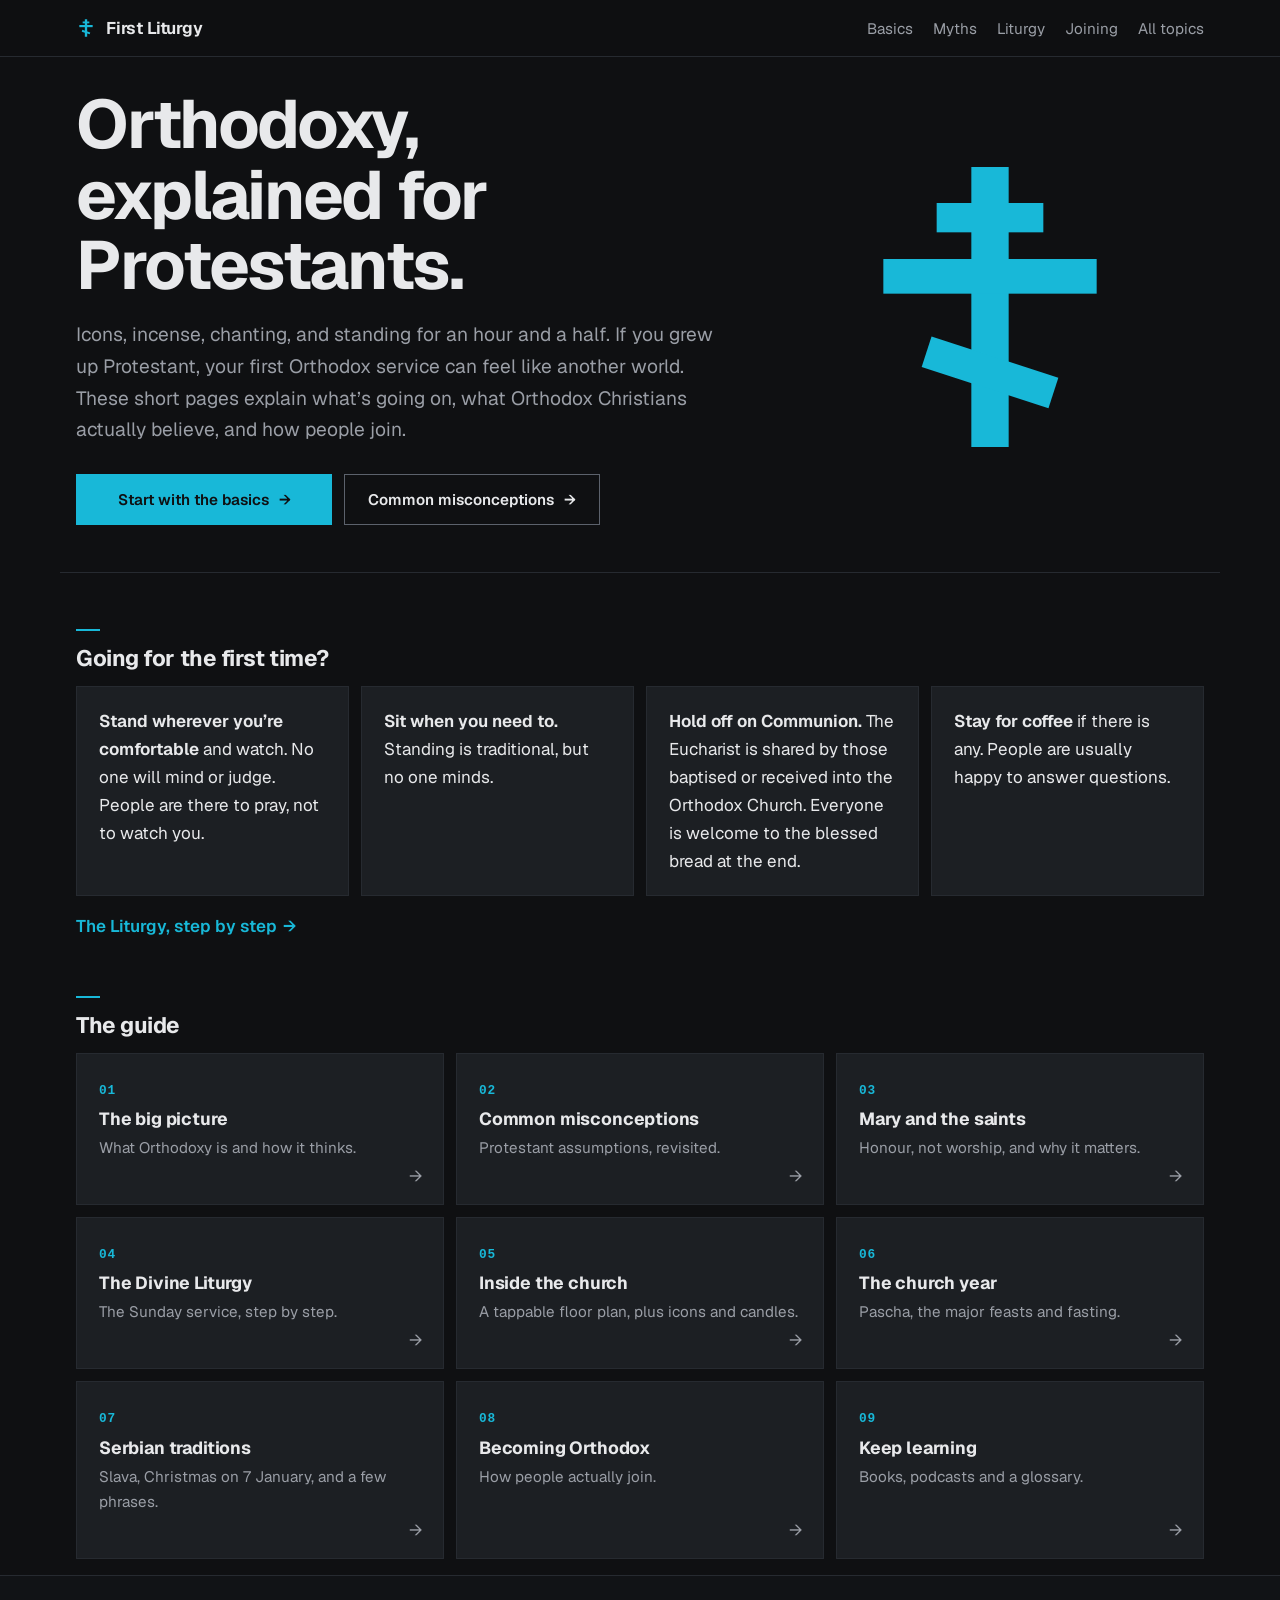
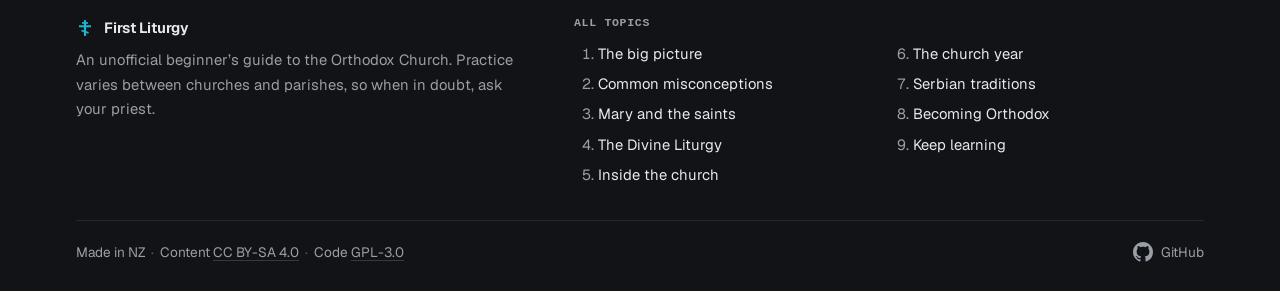
==== public/index.html @ d1ca9441 "Use self-hosted Geist Sans for the site's sans font The system font stack looked different on every " ====
<!doctype html>
<html lang="en-NZ">
<head>
<meta charset="utf-8">
<meta name="viewport" content="width=device-width, initial-scale=1">
<title>First Liturgy</title>
<meta name="description" content="Orthodoxy, explained for Protestants. Short, plain-English pages on what Orthodox Christians believe, what happens at the Liturgy, and how people join.">
<meta name="color-scheme" content="dark">
<meta name="theme-color" content="#0f1012">
<meta property="og:title" content="First Liturgy">
<meta property="og:description" content="Orthodoxy, explained for Protestants. Short, plain-English pages on what Orthodox Christians believe, what happens at the Liturgy, and how people join.">
<meta property="og:type" content="website">
<link rel="icon" href="assets/img/favicon.svg" type="image/svg+xml">
<link rel="preload" href="assets/fonts/Geist-Variable.woff2" as="font" type="font/woff2" crossorigin>
<link rel="stylesheet" href="assets/css/site.css">
<script src="assets/js/site.js" defer></script>
</head>
<body>
<a class="skip" href="#main">Skip to content</a>
<header class="site-header">
  <div class="wrap-wide header-inner">
    <a class="brand" href="index.html"><svg class="brand-mark" viewBox="0 0 24 24" aria-hidden="true" focusable="false"><rect x="10.6" y="1.5" width="2.8" height="21"/><rect x="8" y="4.2" width="8" height="2.2"/><rect x="4" y="8.4" width="16" height="2.6"/><rect x="7" y="15.7" width="10" height="2.4" transform="rotate(18 12 16.9)"/></svg>First Liturgy</a>
    <nav aria-label="Main">
      <ul>
        <li><a href="basics.html">Basics</a></li>
        <li><a href="myths.html">Myths</a></li>
        <li><a href="liturgy.html">Liturgy</a></li>
        <li><a href="becoming.html">Joining</a></li>
        <li><a href="#topics">All topics</a></li>
      </ul>
    </nav>
  </div>
</header>
<main id="main" class="wrap-wide">
<section class="hero">
  <div>
    <h1>Orthodoxy, explained for Protestants.</h1>
    <p class="lede">Icons, incense, chanting, and standing for an hour and a half. If you grew up Protestant, your first Orthodox service can feel like another world. These short pages explain what’s going on, what Orthodox Christians actually believe, and how people join.</p>
    <div class="actions">
      <a class="btn btn-primary" href="basics.html">Start with the basics <span class="arrow" aria-hidden="true">→</span></a>
      <a class="btn" href="myths.html">Common misconceptions <span class="arrow" aria-hidden="true">→</span></a>
    </div>
  </div>
  <svg class="hero-cross" viewBox="0 0 24 24" aria-hidden="true" focusable="false"><rect x="10.6" y="1.5" width="2.8" height="21"/><rect x="8" y="4.2" width="8" height="2.2"/><rect x="4" y="8.4" width="16" height="2.6"/><rect x="7" y="15.7" width="10" height="2.4" transform="rotate(18 12 16.9)"/></svg>
</section>

<h2>Going for the first time?</h2>
<ul class="grid grid-4 stagger">
  <li class="card"><p><strong>Stand wherever you’re comfortable</strong> and watch. No one will mind or judge. People are there to pray, not to watch you.</p></li>
  <li class="card"><p><strong>Sit when you need to.</strong> Standing is traditional, but no one minds.</p></li>
  <li class="card"><p><strong>Hold off on Communion.</strong> The Eucharist is shared by those baptised or received into the Orthodox Church. Everyone is welcome to the blessed bread at the end.</p></li>
  <li class="card"><p><strong>Stay for coffee</strong> if there is any. People are usually happy to answer questions.</p></li>
</ul>
<p><a class="text-link" href="liturgy.html">The Liturgy, step by step <span class="arrow" aria-hidden="true">→</span></a></p>

<h2>The guide</h2>
<ol class="grid grid-3 stagger">
  <li><a class="card" href="basics.html"><span class="num">01</span><h3>The big picture</h3><p>What Orthodoxy is and how it thinks.</p></a></li>
  <li><a class="card" href="myths.html"><span class="num">02</span><h3>Common misconceptions</h3><p>Protestant assumptions, revisited.</p></a></li>
  <li><a class="card" href="mary.html"><span class="num">03</span><h3>Mary and the saints</h3><p>Honour, not worship, and why it matters.</p></a></li>
  <li><a class="card" href="liturgy.html"><span class="num">04</span><h3>The Divine Liturgy</h3><p>The Sunday service, step by step.</p></a></li>
  <li><a class="card" href="church.html"><span class="num">05</span><h3>Inside the church</h3><p>A tappable floor plan, plus icons and candles.</p></a></li>
  <li><a class="card" href="year.html"><span class="num">06</span><h3>The church year</h3><p>Pascha, the major feasts and fasting.</p></a></li>
  <li><a class="card" href="serbian.html"><span class="num">07</span><h3>Serbian traditions</h3><p>Slava, Christmas on 7 January, and a few phrases.</p></a></li>
  <li><a class="card" href="becoming.html"><span class="num">08</span><h3>Becoming Orthodox</h3><p>How people actually join.</p></a></li>
  <li><a class="card" href="resources.html"><span class="num">09</span><h3>Keep learning</h3><p>Books, podcasts and a glossary.</p></a></li>
</ol>
</main>
<footer class="site-footer" id="topics">
  <div class="wrap-wide">
    <div class="footer-top">
      <div>
        <p class="footer-brand"><svg class="brand-mark" viewBox="0 0 24 24" aria-hidden="true" focusable="false"><rect x="10.6" y="1.5" width="2.8" height="21"/><rect x="8" y="4.2" width="8" height="2.2"/><rect x="4" y="8.4" width="16" height="2.6"/><rect x="7" y="15.7" width="10" height="2.4" transform="rotate(18 12 16.9)"/></svg>First Liturgy</p>
        <p>An unofficial beginner’s guide to the Orthodox Church. Practice varies between churches and parishes, so when in doubt, ask your priest.</p>
      </div>
      <div>
        <h2>All topics</h2>
        <ol>
          <li><a href="basics.html">The big picture</a></li>
          <li><a href="myths.html">Common misconceptions</a></li>
          <li><a href="mary.html">Mary and the saints</a></li>
          <li><a href="liturgy.html">The Divine Liturgy</a></li>
          <li><a href="church.html">Inside the church</a></li>
          <li><a href="year.html">The church year</a></li>
          <li><a href="serbian.html">Serbian traditions</a></li>
          <li><a href="becoming.html">Becoming Orthodox</a></li>
          <li><a href="resources.html">Keep learning</a></li>
        </ol>
      </div>
    </div>
    <div class="footer-bottom">
      <p>Made in NZ<span class="sep">·</span>Content <a href="https://creativecommons.org/licenses/by-sa/4.0/" rel="noopener noreferrer license">CC BY-SA 4.0</a><span class="sep">·</span>Code <a href="https://www.gnu.org/licenses/gpl-3.0.html" rel="noopener noreferrer license">GPL-3.0</a></p>
      <a class="gh-link" href="https://github.com/penguin97040/ortho-info" rel="noopener noreferrer" aria-label="Source on GitHub"><svg viewBox="0 0 16 16" aria-hidden="true" focusable="false"><path d="M8 0C3.58 0 0 3.58 0 8c0 3.54 2.29 6.53 5.47 7.59.4.07.55-.17.55-.38 0-.19-.01-.82-.01-1.49-2.01.37-2.53-.49-2.69-.94-.09-.23-.48-.94-.82-1.13-.28-.15-.68-.52-.01-.53.63-.01 1.08.58 1.23.82.72 1.21 1.87.87 2.33.66.07-.52.28-.87.51-1.07-1.78-.2-3.64-.89-3.64-3.95 0-.87.31-1.59.82-2.15-.08-.2-.36-1.02.08-2.12 0 0 .67-.21 2.2.82.64-.18 1.32-.27 2-.27.68 0 1.36.09 2 .27 1.53-1.04 2.2-.82 2.2-.82.44 1.1.16 1.92.08 2.12.51.56.82 1.27.82 2.15 0 3.07-1.87 3.75-3.65 3.95.29.25.54.73.54 1.48 0 1.07-.01 1.93-.01 2.2 0 .21.15.46.55.38A8.013 8.013 0 0016 8c0-4.42-3.58-8-8-8z"/></svg><span>GitHub</span></a>
    </div>
  </div>
</footer>
</body>
</html>
---- public/assets/css/site.css ----
/* First Liturgy — single stylesheet. Dark only, sharp corners. See the style guide before changing tokens. */

@font-face {
  font-family: "Geist";
  src: url("../fonts/Geist-Variable.woff2") format("woff2");
  font-weight: 100 900;
  font-style: normal;
  font-display: swap;
}

@font-face {
  font-family: "Geist";
  src: url("../fonts/Geist-Italic-Variable.woff2") format("woff2");
  font-weight: 100 900;
  font-style: italic;
  font-display: swap;
}

:root {
  --bg: #0f1012;
  --surface: #15171a;
  --surface-2: #1c1f23;
  --surface-3: #20242a;
  --line: #262a30;
  --line-strong: #353a42;
  --btn-line: #5c626c;
  --text: #e8e9eb;
  --muted: #9a9ea6;
  --accent: #18b8d8;
  --accent-strong: #5fd0e8;
  --accent-soft: rgba(24, 184, 216, 0.14);
  --accent-line: rgba(24, 184, 216, 0.5);

  --font: "Geist", ui-sans-serif, system-ui, -apple-system, "Segoe UI", Roboto, "Helvetica Neue", Arial, sans-serif;
  --mono: ui-monospace, "SF Mono", "Cascadia Mono", "Roboto Mono", Menlo, Consolas, monospace;

  --radius: 0;
  --radius-sm: 2px;
  --wrap: 720px;
  --wrap-wide: 1160px;
  --content: 880px;

  --ease: cubic-bezier(0.2, 0.7, 0.2, 1);
  --dur-fast: 120ms;
  --dur: 200ms;
  --dur-slow: 320ms;

  color-scheme: dark;
  interpolate-size: allow-keywords;
}

*,
*::before,
*::after { box-sizing: border-box; }

html { -webkit-text-size-adjust: 100%; scroll-padding-top: 88px; }

body {
  margin: 0;
  background: var(--bg);
  color: var(--text);
  font-family: var(--font);
  font-size: 1.0625rem;
  line-height: 1.65;
  -webkit-font-smoothing: antialiased;
}

img, svg { max-width: 100%; }

a {
  color: var(--accent);
  text-decoration-thickness: 1px;
  text-underline-offset: 3px;
  transition: color var(--dur-fast) var(--ease), text-decoration-color var(--dur-fast) var(--ease);
}
a:hover { color: var(--accent-strong); }

:focus-visible { outline: 2px solid var(--accent); outline-offset: 3px; border-radius: var(--radius-sm); }

.wrap { max-width: var(--wrap); margin: 0 auto; padding: 0 16px; }
.wrap-wide { max-width: var(--wrap-wide); margin: 0 auto; padding: 0 16px; }

.skip {
  position: absolute; left: 16px; top: -100px; z-index: 10;
  background: var(--accent); color: var(--bg); padding: 8px 12px; font-weight: 600;
}
.skip:focus { top: 12px; }

/* ---------- Header ---------- */

.site-header {
  position: relative; z-index: 5;
  background: rgba(15, 16, 18, 0.82);
  backdrop-filter: saturate(140%) blur(12px);
  -webkit-backdrop-filter: saturate(140%) blur(12px);
  border-bottom: 1px solid var(--line);
}
@media (min-width: 680px) { .site-header { position: sticky; top: 0; } }

.header-inner {
  display: flex; flex-wrap: wrap; align-items: center; justify-content: space-between;
  gap: 8px 24px; padding-top: 14px; padding-bottom: 14px;
}

.brand {
  display: inline-flex; align-items: center; gap: 10px;
  color: var(--text); text-decoration: none; font-weight: 650; letter-spacing: -0.01em;
}
.brand:hover { color: var(--text); }
.brand-mark { width: 20px; height: 20px; flex: none; fill: var(--accent); transition: transform var(--dur-slow) var(--ease); }
.brand:hover .brand-mark { transform: translateY(-1px) scale(1.06); }

.site-header nav ul { display: flex; flex-wrap: wrap; gap: 4px 20px; margin: 0; padding: 0; list-style: none; }
.site-header nav li { margin: 0; }
.site-header nav a { position: relative; color: var(--muted); text-decoration: none; font-size: 0.95rem; padding: 4px 0; }
.site-header nav a::after {
  content: ""; position: absolute; left: 0; right: 0; bottom: -2px; height: 1px; background: var(--accent);
  transform: scaleX(0); transform-origin: left; transition: transform var(--dur) var(--ease);
}
.site-header nav a:hover,
.site-header nav a[aria-current="page"] { color: var(--text); }
.site-header nav a:hover::after,
.site-header nav a[aria-current="page"]::after { transform: scaleX(1); }

/* ---------- Page layout ---------- */

main { padding-top: 48px; padding-bottom: 72px; container-type: inline-size; animation: rise var(--dur-slow) var(--ease) both; }

.layout { display: block; }
.sidebar { display: none; }

@media (min-width: 1024px) {
  .layout { display: grid; grid-template-columns: 220px minmax(0, var(--content)); gap: 64px; justify-content: center; }
  .sidebar { display: block; position: sticky; top: 88px; align-self: start; padding-top: 52px; }
}

/* Reading width for running text; components may use the full content width. */
.content > h1, .content > h2, .content > p, .content > .eyebrow, .content > .tldr, .content > .note,
.content > details, .content > ul:not(.grid), .content > ol:not(.grid) { max-width: var(--wrap); }

.sidebar-label, .eyebrow, .tldr span, .num, .count, th, .site-footer h2, .stepper-list dt, .myth-label {
  font-family: var(--mono); letter-spacing: 0.06em;
}
.sidebar-label { margin: 0 0 10px; font-size: 0.75rem; text-transform: uppercase; color: var(--muted); }
.progress { display: grid; grid-template-columns: repeat(9, 1fr); gap: 3px; margin: 0 0 18px; }
.progress span { height: 3px; background: var(--line); }
.progress span.on { background: var(--accent); }
.sidebar ol { list-style: none; padding: 0; margin: 0; border-left: 1px solid var(--line); }
.sidebar li { margin: 0; }
.sidebar a {
  display: flex; gap: 10px; padding: 7px 0 7px 14px; margin-left: -1px; border-left: 1px solid transparent;
  color: var(--muted); text-decoration: none; font-size: 0.925rem; line-height: 1.35;
  transition: color var(--dur-fast) var(--ease), border-color var(--dur) var(--ease), transform var(--dur) var(--ease);
}
.sidebar a span { font-family: var(--mono); font-size: 0.8rem; opacity: 0.7; padding-top: 1px; }
.sidebar a:hover { color: var(--text); transform: translateX(2px); }
.sidebar a[aria-current="page"] { color: var(--text); border-left-color: var(--accent); }
.sidebar a[aria-current="page"] span { color: var(--accent); opacity: 1; }

/* ---------- Type ---------- */

h1, h2, h3 { line-height: 1.2; letter-spacing: -0.02em; font-weight: 700; }
h1 { font-size: clamp(2.1rem, 7vw, 3rem); margin: 0 0 18px; letter-spacing: -0.03em; }
h2 { font-size: 1.4rem; margin: 56px 0 14px; }
h2::before { content: ""; display: block; width: 24px; height: 2px; background: var(--accent); margin-bottom: 14px; }
h3 { font-size: 1.1rem; margin: 0 0 6px; letter-spacing: -0.01em; }
p { margin: 0 0 16px; }
ul, ol { padding-left: 1.25em; margin: 0 0 16px; }
li { margin-bottom: 6px; }
li::marker { color: var(--muted); }
strong { font-weight: 650; }

.eyebrow { display: flex; align-items: center; gap: 8px; color: var(--muted); font-size: 0.8rem; margin: 0 0 12px; text-transform: uppercase; }
.eyebrow::before { content: ""; width: 6px; height: 6px; background: var(--accent); }

.lede { font-size: 1.2rem; color: var(--muted); max-width: 640px; }
.muted { color: var(--muted); }
.small { font-size: 0.925rem; }
.ref { color: var(--muted); font-size: 0.9em; white-space: nowrap; }

.tldr {
  display: flex; gap: 14px; align-items: baseline;
  background: var(--surface); border: 1px solid var(--line); border-left: 2px solid var(--accent);
  padding: 16px 20px; margin-bottom: 36px;
}
.tldr span { flex: none; font-size: 0.72rem; font-weight: 600; text-transform: uppercase; color: var(--accent); }
@container (max-width: 480px) { .tldr { flex-direction: column; gap: 4px; } }

/* ---------- Home ---------- */

.hero-cross {
  display: none;
  filter: drop-shadow(0 0 10px rgb(95 208 232 / 0%)) drop-shadow(0 0 32px rgb(24 184 216 / 0%));
  transition: filter 600ms var(--ease);
}
@media (hover: hover) {
  .hero-cross:hover { filter: drop-shadow(0 0 10px rgb(95 208 232 / 55%)) drop-shadow(0 0 32px rgb(24 184 216 / 40%)); }
}
.hero { position: relative; isolation: isolate; padding: 32px 0 16px; display: grid; gap: 32px; align-items: end; }
.hero::before {
  content: ""; position: absolute; z-index: -1; inset: -48px -16px 0; pointer-events: none; border-bottom: 1px solid var(--line);
}
.hero h1 { font-size: clamp(2.5rem, 8vw, 4.25rem); line-height: 1.04; max-width: 15ch; }
@container (min-width: 900px) {
  .hero { grid-template-columns: minmax(0, 1.5fr) minmax(0, 1fr); gap: 56px; padding-bottom: 48px; }
  .hero-cross { display: block; justify-self: center; align-self: center; height: clamp(220px, 28vw, 320px); width: auto; fill: var(--accent); }
}


/* Buttons in a group share one width, so a pair always matches. */
.actions { display: grid; grid-template-columns: 1fr; gap: 12px; margin-top: 28px; }
@container (min-width: 520px) { .actions { grid-template-columns: repeat(2, 16rem); } }

/* ---------- Buttons ---------- */

.btn {
  display: inline-flex; align-items: center; justify-content: center; gap: 10px;
  padding: 12px 20px; border-radius: var(--radius); border: 1px solid var(--btn-line);
  background: transparent; color: var(--text); font: inherit; font-size: 0.95rem; font-weight: 600;
  text-decoration: none; cursor: pointer; white-space: nowrap;
  transition: background var(--dur) var(--ease), border-color var(--dur) var(--ease), color var(--dur) var(--ease),
    transform var(--dur-fast) var(--ease), box-shadow var(--dur) var(--ease);
}
.btn:hover { border-color: var(--accent); color: var(--text); background: var(--accent-soft); }
.btn:active { transform: scale(0.98); }
.btn .arrow { display: inline-block; transition: transform var(--dur) var(--ease); }
.btn:hover .arrow { transform: translateX(3px); }
.btn:hover .arrow.back { transform: translateX(-3px); }
.btn:hover .arrow.down { transform: translateY(3px); }
.btn-primary { background: var(--accent); border-color: var(--accent); color: var(--bg); }
.btn-primary:hover { background: var(--accent-strong); border-color: var(--accent-strong); color: var(--bg); box-shadow: 0 8px 28px -10px rgb(24 184 216 / 65%); }
.btn[disabled] { opacity: 0.35; cursor: default; pointer-events: none; }

.text-link { display: inline-flex; gap: 6px; font-weight: 600; text-decoration: none; }
.text-link .arrow { transition: transform var(--dur) var(--ease); }
.text-link:hover .arrow { transform: translateX(3px); }

/* ---------- Cards and grids ---------- */

.grid { display: grid; gap: 12px; grid-template-columns: 1fr; margin: 0 0 16px; padding: 0; list-style: none; }
.grid > li { margin: 0; }
@container (min-width: 560px) { .grid-2, .grid-3, .grid-4 { grid-template-columns: 1fr 1fr; } }
@container (min-width: 820px) { .grid-3 { grid-template-columns: repeat(3, 1fr); } }
@container (min-width: 960px) { .grid-4 { grid-template-columns: repeat(4, 1fr); } }

.card {
  position: relative; height: 100%;
  background: var(--surface-2);
  border: 1px solid var(--line); border-radius: var(--radius);
  padding: 20px 22px; margin: 0;
}
.card p:last-child, .card ul:last-child { margin-bottom: 0; }
.card::before {
  content: ""; position: absolute; left: -1px; right: -1px; top: -1px; height: 2px; background: var(--accent);
  transform: scaleX(0); transform-origin: left; transition: transform var(--dur-slow) var(--ease);
}
.card:hover::before { transform: scaleX(1); }

a.card {
  display: block; color: var(--text); text-decoration: none; padding-bottom: 44px;
  transition: transform var(--dur) var(--ease), border-color var(--dur) var(--ease), background-color var(--dur) var(--ease), box-shadow var(--dur) var(--ease);
}
a.card:hover { transform: translateY(-2px); background: var(--surface-3); border-color: var(--line-strong); box-shadow: 0 14px 30px -18px rgba(0, 0, 0, 0.9); color: var(--text); }
a.card::after {
  content: "\2192"; position: absolute; right: 20px; bottom: 14px; color: var(--muted);
  transition: transform var(--dur) var(--ease), color var(--dur) var(--ease);
}
a.card:hover::after { transform: translateX(4px); color: var(--accent); }
a.card .num { color: var(--accent); font-size: 0.8rem; font-weight: 600; }
a.card h3 { margin-top: 6px; }
a.card p { color: var(--muted); font-size: 0.95rem; margin: 0; }

.note { border-left: 2px solid var(--accent); background: var(--accent-soft); padding: 14px 18px; margin: 28px 0; }
.note p:last-child, .note ul:last-child { margin-bottom: 0; }

/* Staggered entrance for card grids */
.stagger > li { animation: rise var(--dur-slow) var(--ease) both; }
.stagger > li:nth-child(2) { animation-delay: 40ms; }
.stagger > li:nth-child(3) { animation-delay: 80ms; }
.stagger > li:nth-child(4) { animation-delay: 120ms; }
.stagger > li:nth-child(5) { animation-delay: 160ms; }
.stagger > li:nth-child(6) { animation-delay: 200ms; }
.stagger > li:nth-child(7) { animation-delay: 240ms; }
.stagger > li:nth-child(8) { animation-delay: 280ms; }
.stagger > li:nth-child(9) { animation-delay: 320ms; }

/* ---------- Timeline ---------- */

.timeline { list-style: none; padding: 0; margin: 0 0 16px; border-left: 1px solid var(--line-strong); }
.timeline li { position: relative; padding: 0 0 20px 22px; margin: 0; }
.timeline li::before {
  content: ""; position: absolute; left: -5px; top: 8px; width: 9px; height: 9px;
  background: var(--bg); border: 2px solid var(--accent); transform: rotate(45deg);
}
.timeline b { display: block; color: var(--accent); font-family: var(--mono); font-size: 0.85rem; font-weight: 600; }

/* ---------- Numbered steps ---------- */

.steps { list-style: none; counter-reset: step; padding: 0; }
.steps > li { counter-increment: step; position: relative; padding: 0 0 22px 52px; margin: 0; }
.steps > li::before {
  content: counter(step, decimal-leading-zero); position: absolute; left: 0; top: 0;
  width: 34px; height: 34px; display: grid; place-items: center;
  background: var(--surface-2); border: 1px solid var(--line-strong);
  color: var(--accent); font-family: var(--mono); font-weight: 600; font-size: 0.8rem;
}
.steps > li:not(:last-child)::after { content: ""; position: absolute; left: 17px; top: 38px; bottom: 4px; width: 1px; background: var(--line); }
.steps > li p { margin: 0; color: var(--muted); }

/* ---------- Accordions ---------- */

details {
  background: var(--surface); border: 1px solid var(--line); border-radius: var(--radius);
  margin: 0 0 8px; transition: border-color var(--dur) var(--ease), background var(--dur) var(--ease);
}
details:hover { border-color: var(--line-strong); }
details[open] { border-color: var(--line-strong); background: var(--surface-2); }
details::details-content {
  block-size: 0; overflow: hidden;
  transition: block-size var(--dur-slow) var(--ease), content-visibility var(--dur-slow) allow-discrete;
}
details[open]::details-content { block-size: auto; }
summary { cursor: pointer; list-style: none; padding: 16px 52px 16px 20px; position: relative; font-weight: 600; }
summary::-webkit-details-marker { display: none; }
summary::after {
  content: "+"; position: absolute; right: 20px; top: 50%; margin-top: -0.6em; line-height: 1.2;
  color: var(--accent); font-size: 1.35rem; font-weight: 400; transition: transform var(--dur-slow) var(--ease);
}
details[open] > summary::after { transform: rotate(45deg); }
summary .myth-label { display: block; color: var(--muted); font-size: 0.72rem; font-weight: 500; text-transform: uppercase; }
.details-body { padding: 0 20px 18px; }
details[open] .details-body { animation: drop var(--dur-slow) var(--ease) both; }
.details-body p:last-child { margin-bottom: 0; }

/* ---------- Liturgy stepper ---------- */

.stepper { margin: 8px 0 24px; }
.stepper-list { list-style: none; padding: 0; margin: 0; }
.stepper-list > li {
  background: var(--surface-2);
  border: 1px solid var(--line); padding: 22px 24px; margin: 0 0 10px;
}
.stepper-list .count { color: var(--accent); font-size: 0.8rem; font-weight: 600; margin-bottom: 6px; }
.stepper-list h3 { font-size: 1.3rem; margin-bottom: 14px; }
.stepper-list h3:focus { outline: none; }
.stepper-list dl { margin: 0; display: grid; gap: 14px; }
.stepper-list dl > div { padding-left: 14px; border-left: 1px solid var(--line-strong); }
.stepper-list dt { font-size: 0.72rem; text-transform: uppercase; color: var(--muted); font-weight: 600; }
.stepper-list dd { margin: 2px 0 0; }

.stepper.is-live .stepper-list > li { margin: 0; min-height: 280px; }
.stepper-list > li.enter[data-dir="next"] { animation: from-right var(--dur-slow) var(--ease) both; }
.stepper-list > li.enter[data-dir="prev"] { animation: from-left var(--dur-slow) var(--ease) both; }

.stepper-controls {
  display: grid; grid-template-columns: auto 1fr auto; grid-template-areas: "prev dots next";
  align-items: center; gap: 12px; margin-top: 14px;
}
.stepper-controls .btn { min-width: 8rem; }
.stepper-controls .prev { grid-area: prev; }
.stepper-controls .next { grid-area: next; }
.stepper-dots { grid-area: dots; display: flex; flex-wrap: wrap; gap: 6px; justify-content: center; }
.stepper-dots button {
  width: 14px; height: 4px; padding: 0; border: 0; cursor: pointer; background: var(--line-strong);
  transition: background var(--dur) var(--ease), width var(--dur) var(--ease);
}
.stepper-dots button:hover { background: var(--muted); }
.stepper-dots button[aria-current="step"] { background: var(--accent); width: 24px; }
@container (max-width: 480px) {
  .stepper-controls { grid-template-columns: 1fr 1fr; grid-template-areas: "dots dots" "prev next"; }
}

.stepper-index { display: none; list-style: none; margin: 0; padding: 0; }
.stepper-index li { margin: 0; }
.stepper-index button {
  display: flex; gap: 10px; width: 100%; text-align: left; padding: 7px 10px; border: 0; border-left: 1px solid var(--line);
  background: transparent; color: var(--muted); font: inherit; font-size: 0.9rem; line-height: 1.35; cursor: pointer;
  transition: color var(--dur-fast) var(--ease), background var(--dur) var(--ease), border-color var(--dur) var(--ease);
}
.stepper-index button span { font-family: var(--mono); font-size: 0.78rem; opacity: 0.7; padding-top: 1px; }
.stepper-index button:hover { color: var(--text); background: var(--surface); }
.stepper-index button[aria-current="step"] { color: var(--text); border-left-color: var(--accent); background: var(--accent-soft); }
.stepper-index button[aria-current="step"] span { color: var(--accent); opacity: 1; }

@container (min-width: 760px) {
  .stepper.is-live { display: grid; grid-template-columns: 220px minmax(0, 1fr); gap: 0 20px; align-items: start; }
  .stepper.is-live .stepper-index { display: block; grid-row: 1 / span 2; }
  .stepper.is-live .stepper-list,
  .stepper.is-live .stepper-controls { grid-column: 2; }
  .stepper.is-live .stepper-dots { visibility: hidden; }
}

/* ---------- Floor plan ---------- */

.plan { display: grid; gap: 24px; align-items: start; margin: 8px 0 24px; }
@container (min-width: 640px) { .plan { grid-template-columns: minmax(240px, 320px) 1fr; gap: 32px; } }
.plan svg { width: 100%; max-width: 320px; height: auto; display: block; margin: 0 auto; }
.plan .region { fill: var(--surface-2); stroke: var(--line-strong); stroke-width: 1.5; transition: fill var(--dur) var(--ease), stroke var(--dur) var(--ease); }
.plan .fixture { fill: var(--line); stroke: #4a4f58; stroke-width: 1; }
.plan .door { fill: var(--bg); }
.plan .dome { fill: none; stroke: var(--line-strong); stroke-dasharray: 4 5; }
.plan text { fill: var(--text); font-family: var(--font); font-size: 12px; font-weight: 600; text-anchor: middle; pointer-events: none; }
.plan text.dim { fill: var(--muted); font-family: var(--mono); font-size: 9px; font-weight: 500; letter-spacing: 0.12em; }
.plan a { cursor: pointer; }
.plan a:hover .region,
.plan a:focus-visible .region,
.plan a.is-active .region { fill: var(--accent-soft); stroke: var(--accent); }
.plan a:focus { outline: none; }
.plan-list { list-style: none; padding: 0; margin: 0; }
.plan-list li {
  position: relative; border: 1px solid var(--line); background: var(--surface);
  padding: 14px 18px; margin: 0 0 8px; cursor: pointer;
  transition: border-color var(--dur) var(--ease), background var(--dur) var(--ease);
}
.plan-list li::before {
  content: ""; position: absolute; left: -1px; top: -1px; bottom: -1px; width: 2px; background: var(--accent);
  transform: scaleY(0); transform-origin: top; transition: transform var(--dur-slow) var(--ease);
}
.plan-list li:hover { border-color: var(--line-strong); }
.plan-list li.is-active { border-color: var(--line-strong); background: var(--surface-2); }
.plan-list li.is-active::before { transform: scaleY(1); }
.plan-list p { margin: 0; color: var(--muted); }

/* ---------- Tables ---------- */

.table-wrap { overflow-x: auto; margin: 0 0 16px; border: 1px solid var(--line); }
table { width: 100%; border-collapse: collapse; font-size: 0.95rem; }
th, td { text-align: left; padding: 11px 16px; border-bottom: 1px solid var(--line); vertical-align: top; }
tbody tr { transition: background var(--dur-fast) var(--ease); }
tbody tr:hover { background: var(--surface); }
tr:last-child td { border-bottom: 0; }
th { color: var(--muted); font-weight: 600; font-size: 0.72rem; text-transform: uppercase; background: var(--surface); }
td.nowrap { white-space: nowrap; }
tr.is-current td { background: var(--accent-soft); }
tr.is-current td:first-child { box-shadow: inset 2px 0 0 var(--accent); }

/* ---------- Glossary ---------- */

dl.glossary { margin: 0; display: grid; gap: 0 32px; }
@container (min-width: 700px) { dl.glossary { grid-template-columns: 1fr 1fr; } }
dl.glossary > div { padding: 12px 0; border-bottom: 1px solid var(--line); }
dl.glossary dt { font-weight: 650; }
dl.glossary dd { margin: 2px 0 0; color: var(--muted); }

/* ---------- Pager ---------- */

.pager { display: grid; gap: 12px; grid-template-columns: 1fr 1fr; margin-top: 64px; max-width: var(--wrap); }
.pager a {
  display: block; padding: 16px 20px; border: 1px solid var(--line); text-decoration: none; color: var(--text);
  background: var(--surface);
  transition: border-color var(--dur) var(--ease), transform var(--dur) var(--ease), background var(--dur) var(--ease);
}
.pager a:hover { border-color: var(--accent); background: var(--surface-2); color: var(--text); }
.pager .prev:hover { transform: translateX(-2px); }
.pager .next:hover { transform: translateX(2px); }
.pager span { display: block; font-family: var(--mono); font-size: 0.72rem; text-transform: uppercase; letter-spacing: 0.06em; color: var(--muted); margin-bottom: 2px; }
.pager .next { text-align: right; grid-column: 2; }

/* ---------- Footer ---------- */

.site-footer { border-top: 1px solid var(--line); padding: 40px 0 28px; color: var(--muted); font-size: 0.925rem; background: rgba(21, 23, 26, 0.5); }
.footer-top { display: grid; gap: 28px; }
@media (min-width: 760px) { .footer-top { grid-template-columns: minmax(0, 1fr) minmax(0, 1.4fr); gap: 48px; } }
.footer-brand { display: inline-flex; align-items: center; gap: 10px; color: var(--text); font-weight: 650; margin-bottom: 8px; }
.footer-brand .brand-mark { width: 18px; height: 18px; }
.site-footer h2 { font-size: 0.72rem; text-transform: uppercase; margin: 0 0 12px; color: var(--muted); font-weight: 600; }
.site-footer h2::before { display: none; }
.site-footer ol { columns: 2; column-gap: 24px; padding-left: 1.6em; margin: 0; }
.site-footer a { color: var(--text); text-decoration: none; }
.site-footer a:hover { color: var(--accent); }
.site-footer a[aria-current="page"] { color: var(--accent); }
.footer-bottom {
  display: flex; flex-wrap: wrap; align-items: center; justify-content: space-between; gap: 12px;
  margin-top: 32px; padding-top: 20px; border-top: 1px solid var(--line); font-size: 0.85rem;
}
.footer-bottom p { margin: 0; }
.footer-bottom .sep { opacity: 0.5; padding: 0 6px; }
.footer-bottom a { color: var(--muted); text-decoration: underline; text-decoration-color: var(--line-strong); }
.footer-bottom a:hover { color: var(--text); }
.gh-link { display: inline-flex; align-items: center; gap: 8px; text-decoration: none !important; }
.gh-link svg { width: 20px; height: 20px; fill: currentColor; transition: transform var(--dur) var(--ease); }
.gh-link:hover svg { transform: rotate(-8deg) scale(1.1); }

/* ---------- Motion ---------- */

@keyframes rise { from { opacity: 0; transform: translateY(8px); } to { opacity: 1; transform: none; } }
@keyframes drop { from { opacity: 0; transform: translateY(-6px); } to { opacity: 1; transform: none; } }
@keyframes from-right { from { opacity: 0; transform: translateX(18px); } to { opacity: 1; transform: none; } }
@keyframes from-left { from { opacity: 0; transform: translateX(-18px); } to { opacity: 1; transform: none; } }

@media (prefers-reduced-motion: reduce) {
  *, *::before, *::after {
    animation: none !important;
    transition: none !important;
    scroll-behavior: auto !important;
  }
}
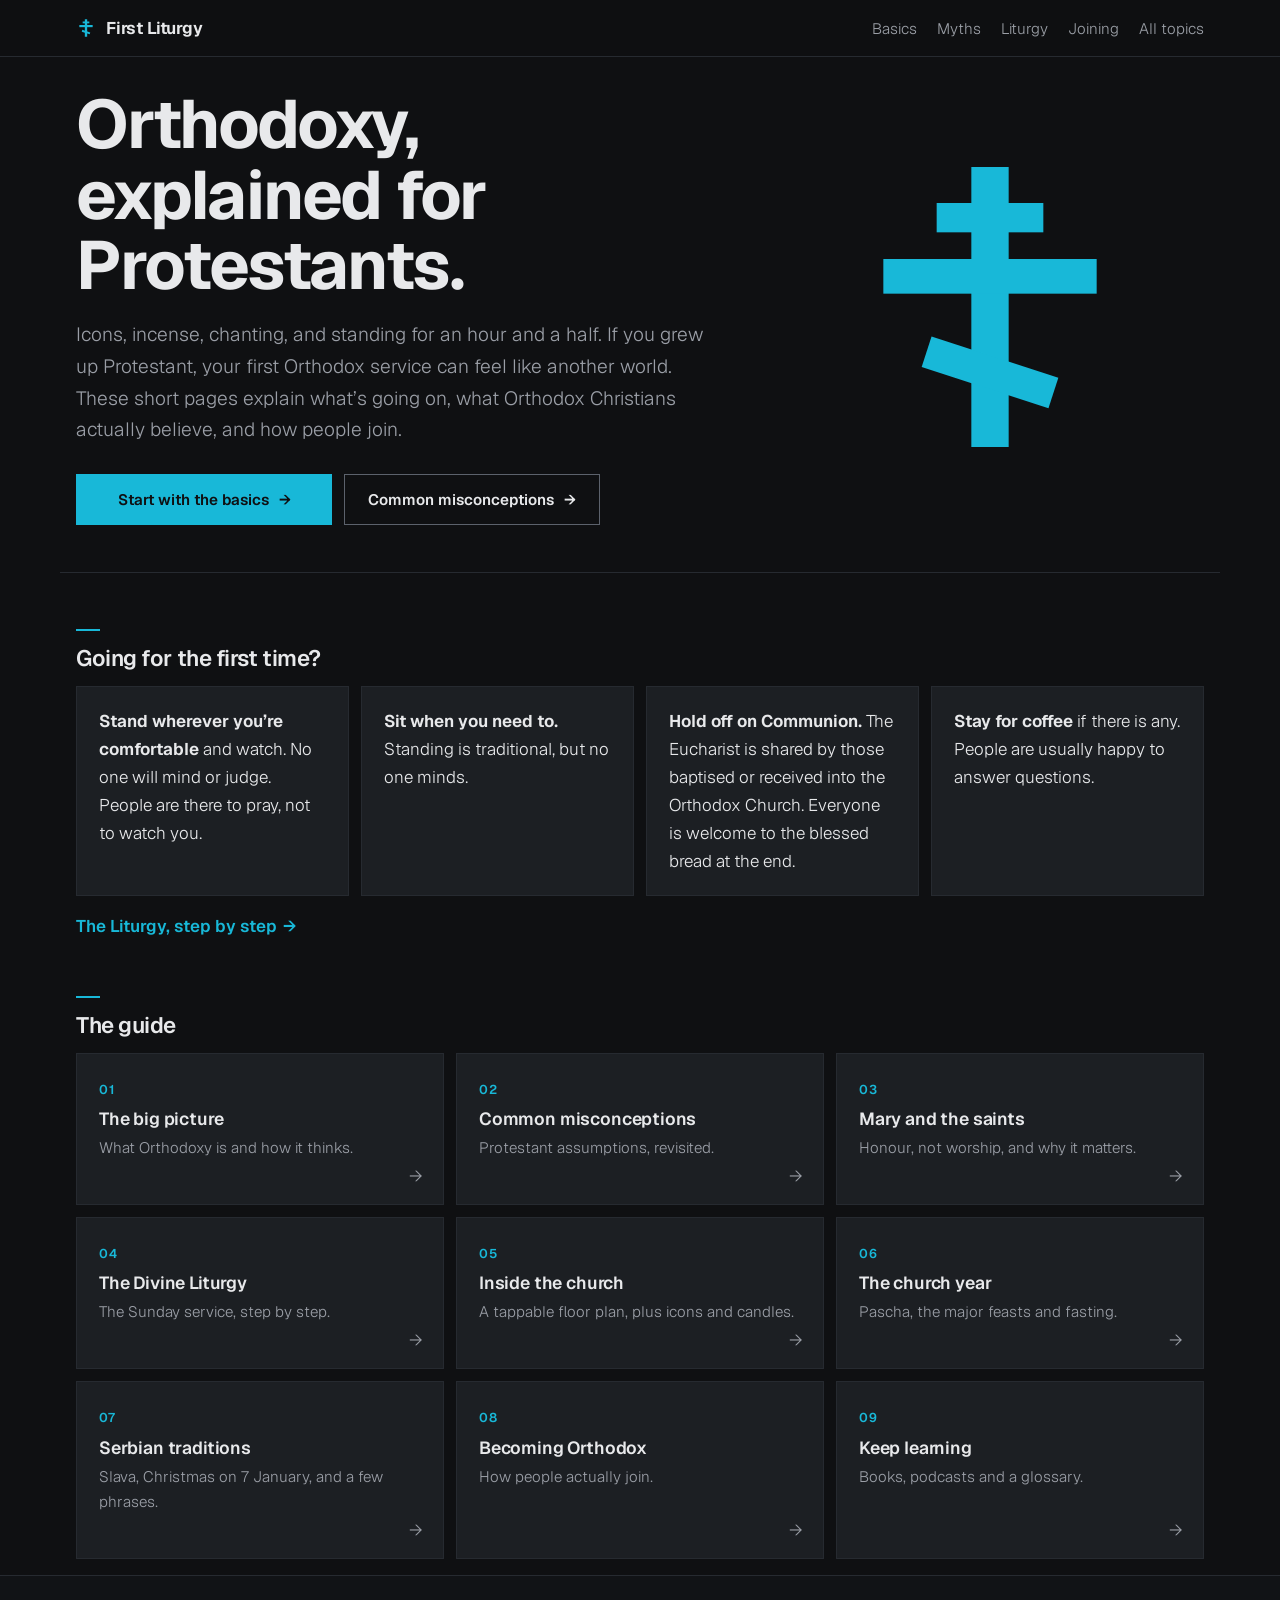
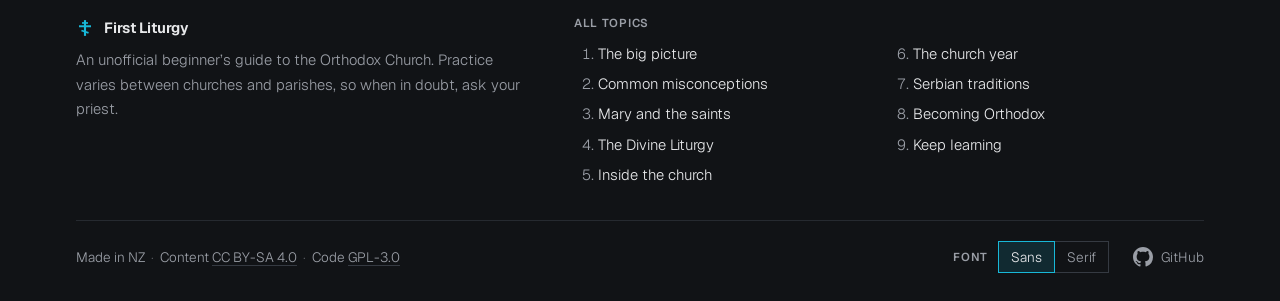
==== commit 9ce682f3: "Add a serif style and a footer switch between sans and serif The site now has two type styles built " ====
--- a/public/index.html
+++ b/public/index.html
@@ -12,6 +12,7 @@
 <meta property="og:type" content="website">
 <link rel="icon" href="assets/img/favicon.svg" type="image/svg+xml">
 <link rel="preload" href="assets/fonts/Geist-Variable.woff2" as="font" type="font/woff2" crossorigin>
+<script src="assets/js/font-pref.js"></script>
 <link rel="stylesheet" href="assets/css/site.css">
 <script src="assets/js/site.js" defer></script>
 </head>
@@ -90,7 +91,16 @@
     </div>
     <div class="footer-bottom">
       <p>Made in NZ<span class="sep">·</span>Content <a href="https://creativecommons.org/licenses/by-sa/4.0/" rel="noopener noreferrer license">CC BY-SA 4.0</a><span class="sep">·</span>Code <a href="https://www.gnu.org/licenses/gpl-3.0.html" rel="noopener noreferrer license">GPL-3.0</a></p>
-      <a class="gh-link" href="https://github.com/penguin97040/ortho-info" rel="noopener noreferrer" aria-label="Source on GitHub"><svg viewBox="0 0 16 16" aria-hidden="true" focusable="false"><path d="M8 0C3.58 0 0 3.58 0 8c0 3.54 2.29 6.53 5.47 7.59.4.07.55-.17.55-.38 0-.19-.01-.82-.01-1.49-2.01.37-2.53-.49-2.69-.94-.09-.23-.48-.94-.82-1.13-.28-.15-.68-.52-.01-.53.63-.01 1.08.58 1.23.82.72 1.21 1.87.87 2.33.66.07-.52.28-.87.51-1.07-1.78-.2-3.64-.89-3.64-3.95 0-.87.31-1.59.82-2.15-.08-.2-.36-1.02.08-2.12 0 0 .67-.21 2.2.82.64-.18 1.32-.27 2-.27.68 0 1.36.09 2 .27 1.53-1.04 2.2-.82 2.2-.82.44 1.1.16 1.92.08 2.12.51.56.82 1.27.82 2.15 0 3.07-1.87 3.75-3.65 3.95.29.25.54.73.54 1.48 0 1.07-.01 1.93-.01 2.2 0 .21.15.46.55.38A8.013 8.013 0 0016 8c0-4.42-3.58-8-8-8z"/></svg><span>GitHub</span></a>
+      <div class="footer-tools">
+        <div class="font-switch" role="group" aria-labelledby="font-switch-label" hidden>
+          <span class="font-switch-label" id="font-switch-label">Font</span>
+          <span class="font-switch-options">
+            <button type="button" data-font-choice="sans" aria-pressed="true">Sans</button>
+            <button type="button" data-font-choice="serif" aria-pressed="false">Serif</button>
+          </span>
+        </div>
+        <a class="gh-link" href="https://github.com/penguin97040/ortho-info" rel="noopener noreferrer" aria-label="Source on GitHub"><svg viewBox="0 0 16 16" aria-hidden="true" focusable="false"><path d="M8 0C3.58 0 0 3.58 0 8c0 3.54 2.29 6.53 5.47 7.59.4.07.55-.17.55-.38 0-.19-.01-.82-.01-1.49-2.01.37-2.53-.49-2.69-.94-.09-.23-.48-.94-.82-1.13-.28-.15-.68-.52-.01-.53.63-.01 1.08.58 1.23.82.72 1.21 1.87.87 2.33.66.07-.52.28-.87.51-1.07-1.78-.2-3.64-.89-3.64-3.95 0-.87.31-1.59.82-2.15-.08-.2-.36-1.02.08-2.12 0 0 .67-.21 2.2.82.64-.18 1.32-.27 2-.27.68 0 1.36.09 2 .27 1.53-1.04 2.2-.82 2.2-.82.44 1.1.16 1.92.08 2.12.51.56.82 1.27.82 2.15 0 3.07-1.87 3.75-3.65 3.95.29.25.54.73.54 1.48 0 1.07-.01 1.93-.01 2.2 0 .21.15.46.55.38A8.013 8.013 0 0016 8c0-4.42-3.58-8-8-8z"/></svg><span>GitHub</span></a>
+      </div>
     </div>
   </div>
 </footer>
--- a/public/assets/css/site.css
+++ b/public/assets/css/site.css
@@ -13,6 +13,15 @@
   src: url("../fonts/Geist-Italic-Variable.woff2") format("woff2");
   font-weight: 100 900;
   font-style: italic;
+  font-display: swap;
+}
+
+/* Only downloaded when serif mode is chosen. One weight, no italic: bold and italic are synthesised. */
+@font-face {
+  font-family: "Geist Serif";
+  src: url("../fonts/GeistSerif-Variable.woff2") format("woff2");
+  font-weight: 400;
+  font-style: normal;
   font-display: swap;
 }
 
@@ -31,8 +40,21 @@
   --accent-soft: rgba(24, 184, 216, 0.14);
   --accent-line: rgba(24, 184, 216, 0.5);
 
-  --font: "Geist", ui-sans-serif, system-ui, -apple-system, "Segoe UI", Roboto, "Helvetica Neue", Arial, sans-serif;
-  --mono: ui-monospace, "SF Mono", "Cascadia Mono", "Roboto Mono", Menlo, Consolas, monospace;
+  /* Typography. Sans is the default (and the no-JS style); serif overrides follow below. */
+  --font-sans: "Geist", ui-sans-serif, system-ui, -apple-system, "Segoe UI", Roboto, "Helvetica Neue", Arial, sans-serif;
+  --font-serif: "Geist Serif", serif;
+  --font-body: var(--font-sans);
+  --font-head: var(--font-sans);
+  --font-label: var(--font-sans);
+  --font-features: "ss01", "ss03", "ss08"; /* no-tail a, alternative l, rounded dots */
+  --w-body: 300;
+  --w-head: 600;
+  --w-hero: 700;
+  --w-strong: 650;
+  --ls-hero: -0.03em;
+  --ls-h1: -0.03em;
+  --ls-h2: -0.02em;
+  --ls-h3: -0.01em;
 
   --radius: 0;
   --radius-sm: 2px;
@@ -49,6 +71,21 @@
   interpolate-size: allow-keywords;
 }
 
+/* Serif mode, chosen in the footer. Bold and italic are left to the browser to synthesise. */
+:root[data-font="serif"] {
+  --font-body: var(--font-serif);
+  --font-head: var(--font-serif);
+  --font-label: var(--font-serif);
+  --font-features: normal;
+  --w-body: 400;
+  --w-head: 700;
+  --w-hero: 700;
+  --ls-hero: -0.01em;
+  --ls-h1: -0.01em;
+  --ls-h2: -0.01em;
+  --ls-h3: -0.01em;
+}
+
 *,
 *::before,
 *::after { box-sizing: border-box; }
@@ -59,9 +96,11 @@
   margin: 0;
   background: var(--bg);
   color: var(--text);
-  font-family: var(--font);
+  font-family: var(--font-body);
   font-size: 1.0625rem;
+  font-weight: var(--w-body);
   line-height: 1.65;
+  font-feature-settings: var(--font-features);
   -webkit-font-smoothing: antialiased;
 }
 
@@ -139,7 +178,7 @@
 .content > details, .content > ul:not(.grid), .content > ol:not(.grid) { max-width: var(--wrap); }
 
 .sidebar-label, .eyebrow, .tldr span, .num, .count, th, .site-footer h2, .stepper-list dt, .myth-label {
-  font-family: var(--mono); letter-spacing: 0.06em;
+  font-family: var(--font-label); letter-spacing: 0.06em;
 }
 .sidebar-label { margin: 0 0 10px; font-size: 0.75rem; text-transform: uppercase; color: var(--muted); }
 .progress { display: grid; grid-template-columns: repeat(9, 1fr); gap: 3px; margin: 0 0 18px; }
@@ -152,23 +191,23 @@
   color: var(--muted); text-decoration: none; font-size: 0.925rem; line-height: 1.35;
   transition: color var(--dur-fast) var(--ease), border-color var(--dur) var(--ease), transform var(--dur) var(--ease);
 }
-.sidebar a span { font-family: var(--mono); font-size: 0.8rem; opacity: 0.7; padding-top: 1px; }
+.sidebar a span { font-family: var(--font-label); font-variant-numeric: tabular-nums; font-size: 0.8rem; opacity: 0.7; padding-top: 1px; }
 .sidebar a:hover { color: var(--text); transform: translateX(2px); }
 .sidebar a[aria-current="page"] { color: var(--text); border-left-color: var(--accent); }
 .sidebar a[aria-current="page"] span { color: var(--accent); opacity: 1; }
 
 /* ---------- Type ---------- */
 
-h1, h2, h3 { line-height: 1.2; letter-spacing: -0.02em; font-weight: 700; }
-h1 { font-size: clamp(2.1rem, 7vw, 3rem); margin: 0 0 18px; letter-spacing: -0.03em; }
-h2 { font-size: 1.4rem; margin: 56px 0 14px; }
+h1, h2, h3 { font-family: var(--font-head); line-height: 1.2; font-weight: var(--w-head); }
+h1 { font-size: clamp(2.1rem, 7vw, 3rem); margin: 0 0 18px; letter-spacing: var(--ls-h1); }
+h2 { font-size: 1.4rem; margin: 56px 0 14px; letter-spacing: var(--ls-h2); }
 h2::before { content: ""; display: block; width: 24px; height: 2px; background: var(--accent); margin-bottom: 14px; }
-h3 { font-size: 1.1rem; margin: 0 0 6px; letter-spacing: -0.01em; }
+h3 { font-size: 1.1rem; margin: 0 0 6px; letter-spacing: var(--ls-h3); }
 p { margin: 0 0 16px; }
 ul, ol { padding-left: 1.25em; margin: 0 0 16px; }
 li { margin-bottom: 6px; }
 li::marker { color: var(--muted); }
-strong { font-weight: 650; }
+strong { font-weight: var(--w-strong); }
 
 .eyebrow { display: flex; align-items: center; gap: 8px; color: var(--muted); font-size: 0.8rem; margin: 0 0 12px; text-transform: uppercase; }
 .eyebrow::before { content: ""; width: 6px; height: 6px; background: var(--accent); }
@@ -200,7 +239,7 @@
 .hero::before {
   content: ""; position: absolute; z-index: -1; inset: -48px -16px 0; pointer-events: none; border-bottom: 1px solid var(--line);
 }
-.hero h1 { font-size: clamp(2.5rem, 8vw, 4.25rem); line-height: 1.04; max-width: 15ch; }
+.hero h1 { font-size: clamp(2.5rem, 8vw, 4.25rem); line-height: 1.04; max-width: 15ch; font-weight: var(--w-hero); letter-spacing: var(--ls-hero); }
 @container (min-width: 900px) {
   .hero { grid-template-columns: minmax(0, 1.5fr) minmax(0, 1fr); gap: 56px; padding-bottom: 48px; }
   .hero-cross { display: block; justify-self: center; align-self: center; height: clamp(220px, 28vw, 320px); width: auto; fill: var(--accent); }
@@ -292,7 +331,7 @@
   content: ""; position: absolute; left: -5px; top: 8px; width: 9px; height: 9px;
   background: var(--bg); border: 2px solid var(--accent); transform: rotate(45deg);
 }
-.timeline b { display: block; color: var(--accent); font-family: var(--mono); font-size: 0.85rem; font-weight: 600; }
+.timeline b { display: block; color: var(--accent); font-family: var(--font-label); font-size: 0.85rem; font-weight: 600; font-variant-numeric: tabular-nums; }
 
 /* ---------- Numbered steps ---------- */
 
@@ -302,7 +341,7 @@
   content: counter(step, decimal-leading-zero); position: absolute; left: 0; top: 0;
   width: 34px; height: 34px; display: grid; place-items: center;
   background: var(--surface-2); border: 1px solid var(--line-strong);
-  color: var(--accent); font-family: var(--mono); font-weight: 600; font-size: 0.8rem;
+  color: var(--accent); font-family: var(--font-label); font-weight: 600; font-size: 0.8rem; font-variant-numeric: tabular-nums;
 }
 .steps > li:not(:last-child)::after { content: ""; position: absolute; left: 17px; top: 38px; bottom: 4px; width: 1px; background: var(--line); }
 .steps > li p { margin: 0; color: var(--muted); }
@@ -377,7 +416,7 @@
   background: transparent; color: var(--muted); font: inherit; font-size: 0.9rem; line-height: 1.35; cursor: pointer;
   transition: color var(--dur-fast) var(--ease), background var(--dur) var(--ease), border-color var(--dur) var(--ease);
 }
-.stepper-index button span { font-family: var(--mono); font-size: 0.78rem; opacity: 0.7; padding-top: 1px; }
+.stepper-index button span { font-family: var(--font-label); font-variant-numeric: tabular-nums; font-size: 0.78rem; opacity: 0.7; padding-top: 1px; }
 .stepper-index button:hover { color: var(--text); background: var(--surface); }
 .stepper-index button[aria-current="step"] { color: var(--text); border-left-color: var(--accent); background: var(--accent-soft); }
 .stepper-index button[aria-current="step"] span { color: var(--accent); opacity: 1; }
@@ -399,8 +438,8 @@
 .plan .fixture { fill: var(--line); stroke: #4a4f58; stroke-width: 1; }
 .plan .door { fill: var(--bg); }
 .plan .dome { fill: none; stroke: var(--line-strong); stroke-dasharray: 4 5; }
-.plan text { fill: var(--text); font-family: var(--font); font-size: 12px; font-weight: 600; text-anchor: middle; pointer-events: none; }
-.plan text.dim { fill: var(--muted); font-family: var(--mono); font-size: 9px; font-weight: 500; letter-spacing: 0.12em; }
+.plan text { fill: var(--text); font-family: var(--font-body); font-size: 12px; font-weight: 600; text-anchor: middle; pointer-events: none; }
+.plan text.dim { fill: var(--muted); font-family: var(--font-label); font-size: 9px; font-weight: 500; letter-spacing: 0.12em; }
 .plan a { cursor: pointer; }
 .plan a:hover .region,
 .plan a:focus-visible .region,
@@ -453,7 +492,7 @@
 .pager a:hover { border-color: var(--accent); background: var(--surface-2); color: var(--text); }
 .pager .prev:hover { transform: translateX(-2px); }
 .pager .next:hover { transform: translateX(2px); }
-.pager span { display: block; font-family: var(--mono); font-size: 0.72rem; text-transform: uppercase; letter-spacing: 0.06em; color: var(--muted); margin-bottom: 2px; }
+.pager span { display: block; font-family: var(--font-label); font-size: 0.72rem; text-transform: uppercase; letter-spacing: 0.06em; color: var(--muted); margin-bottom: 2px; }
 .pager .next { text-align: right; grid-column: 2; }
 
 /* ---------- Footer ---------- */
@@ -480,6 +519,22 @@
 .gh-link { display: inline-flex; align-items: center; gap: 8px; text-decoration: none !important; }
 .gh-link svg { width: 20px; height: 20px; fill: currentColor; transition: transform var(--dur) var(--ease); }
 .gh-link:hover svg { transform: rotate(-8deg) scale(1.1); }
+.footer-tools { display: flex; flex-wrap: wrap; align-items: center; gap: 12px 24px; }
+
+/* Font switch: shown only once site.js has wired it up. */
+.font-switch { display: inline-flex; align-items: center; gap: 10px; }
+.font-switch[hidden] { display: none; }
+.font-switch-label { font-family: var(--font-label); font-size: 0.72rem; font-weight: 600; letter-spacing: 0.06em; text-transform: uppercase; }
+.font-switch-options { display: inline-flex; }
+.font-switch button {
+  position: relative; padding: 4px 12px; min-height: 30px; border: 1px solid var(--line-strong); border-radius: var(--radius);
+  background: transparent; color: var(--muted); font: inherit; font-size: 0.85rem; cursor: pointer;
+  transition: color var(--dur-fast) var(--ease), background var(--dur) var(--ease), border-color var(--dur) var(--ease);
+}
+.font-switch button + button { margin-left: -1px; }
+.font-switch button:hover { color: var(--text); border-color: var(--btn-line); z-index: 1; }
+.font-switch button[aria-pressed="true"] { color: var(--text); border-color: var(--accent); background: var(--accent-soft); z-index: 2; }
+.font-switch button:focus-visible { z-index: 3; }
 
 /* ---------- Motion ---------- */
 
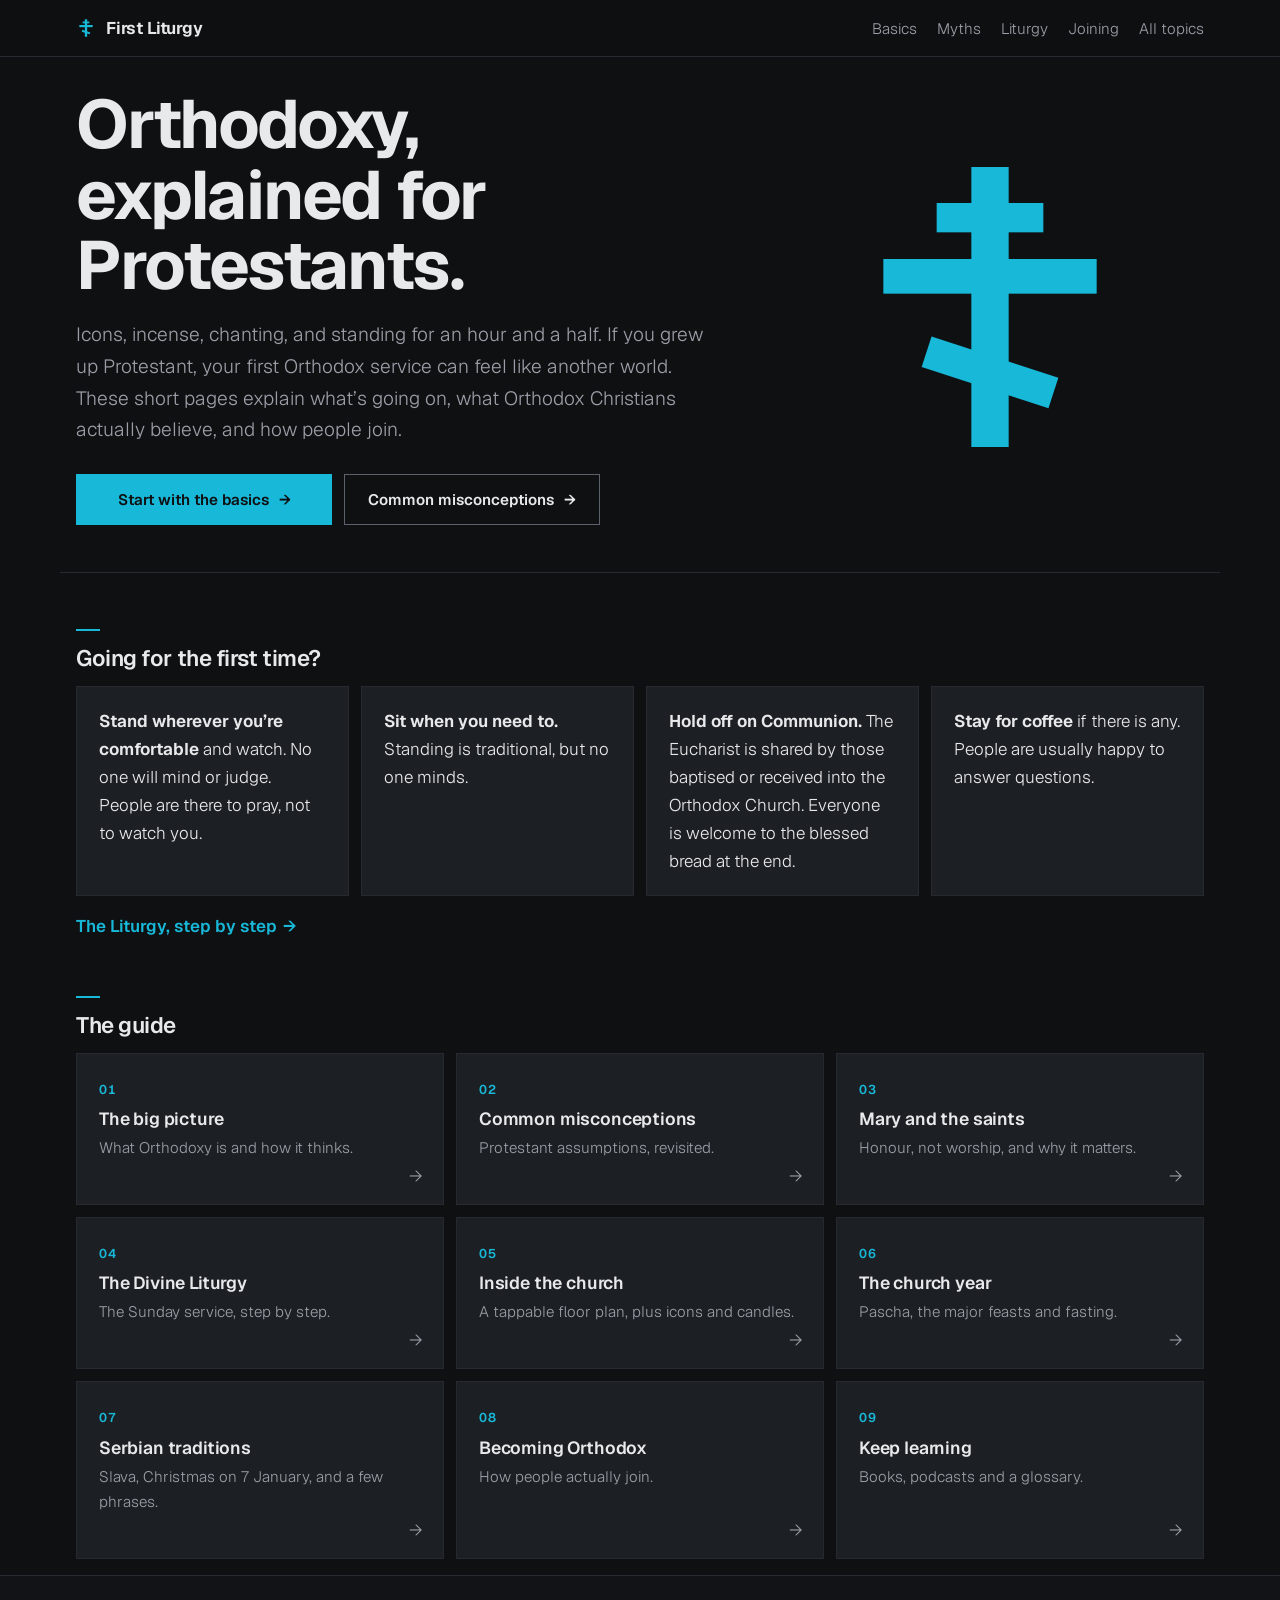
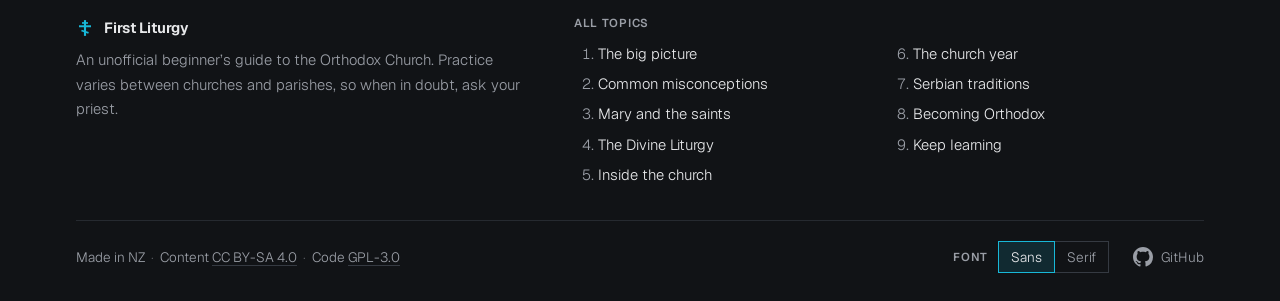
==== commit 6f669274: "Make the font switch accessible and keep it in step The two font buttons are a pick-one choice, so t" ====
--- a/public/index.html
+++ b/public/index.html
@@ -92,11 +92,11 @@
     <div class="footer-bottom">
       <p>Made in NZ<span class="sep">·</span>Content <a href="https://creativecommons.org/licenses/by-sa/4.0/" rel="noopener noreferrer license">CC BY-SA 4.0</a><span class="sep">·</span>Code <a href="https://www.gnu.org/licenses/gpl-3.0.html" rel="noopener noreferrer license">GPL-3.0</a></p>
       <div class="footer-tools">
-        <div class="font-switch" role="group" aria-labelledby="font-switch-label" hidden>
+        <div class="font-switch" role="radiogroup" aria-labelledby="font-switch-label" hidden>
           <span class="font-switch-label" id="font-switch-label">Font</span>
           <span class="font-switch-options">
-            <button type="button" data-font-choice="sans" aria-pressed="true">Sans</button>
-            <button type="button" data-font-choice="serif" aria-pressed="false">Serif</button>
+            <button type="button" role="radio" data-font-choice="sans" aria-checked="true" tabindex="0">Sans</button>
+            <button type="button" role="radio" data-font-choice="serif" aria-checked="false" tabindex="-1">Serif</button>
           </span>
         </div>
         <a class="gh-link" href="https://github.com/penguin97040/ortho-info" rel="noopener noreferrer" aria-label="Source on GitHub"><svg viewBox="0 0 16 16" aria-hidden="true" focusable="false"><path d="M8 0C3.58 0 0 3.58 0 8c0 3.54 2.29 6.53 5.47 7.59.4.07.55-.17.55-.38 0-.19-.01-.82-.01-1.49-2.01.37-2.53-.49-2.69-.94-.09-.23-.48-.94-.82-1.13-.28-.15-.68-.52-.01-.53.63-.01 1.08.58 1.23.82.72 1.21 1.87.87 2.33.66.07-.52.28-.87.51-1.07-1.78-.2-3.64-.89-3.64-3.95 0-.87.31-1.59.82-2.15-.08-.2-.36-1.02.08-2.12 0 0 .67-.21 2.2.82.64-.18 1.32-.27 2-.27.68 0 1.36.09 2 .27 1.53-1.04 2.2-.82 2.2-.82.44 1.1.16 1.92.08 2.12.51.56.82 1.27.82 2.15 0 3.07-1.87 3.75-3.65 3.95.29.25.54.73.54 1.48 0 1.07-.01 1.93-.01 2.2 0 .21.15.46.55.38A8.013 8.013 0 0016 8c0-4.42-3.58-8-8-8z"/></svg><span>GitHub</span></a>
--- a/public/assets/css/site.css
+++ b/public/assets/css/site.css
@@ -42,7 +42,7 @@
 
   /* Typography. Sans is the default (and the no-JS style); serif overrides follow below. */
   --font-sans: "Geist", ui-sans-serif, system-ui, -apple-system, "Segoe UI", Roboto, "Helvetica Neue", Arial, sans-serif;
-  --font-serif: "Geist Serif", serif;
+  --font-serif: "Geist Serif", "Geist", serif; /* Geist Serif has no Cyrillic, so Geist Sans fills those letters */
   --font-body: var(--font-sans);
   --font-head: var(--font-sans);
   --font-label: var(--font-sans);
@@ -178,7 +178,7 @@
 .content > details, .content > ul:not(.grid), .content > ol:not(.grid) { max-width: var(--wrap); }
 
 .sidebar-label, .eyebrow, .tldr span, .num, .count, th, .site-footer h2, .stepper-list dt, .myth-label {
-  font-family: var(--font-label); letter-spacing: 0.06em;
+  font-family: var(--font-label); letter-spacing: 0.06em; font-variant-numeric: tabular-nums;
 }
 .sidebar-label { margin: 0 0 10px; font-size: 0.75rem; text-transform: uppercase; color: var(--muted); }
 .progress { display: grid; grid-template-columns: repeat(9, 1fr); gap: 3px; margin: 0 0 18px; }
@@ -533,7 +533,7 @@
 }
 .font-switch button + button { margin-left: -1px; }
 .font-switch button:hover { color: var(--text); border-color: var(--btn-line); z-index: 1; }
-.font-switch button[aria-pressed="true"] { color: var(--text); border-color: var(--accent); background: var(--accent-soft); z-index: 2; }
+.font-switch button[aria-checked="true"] { color: var(--text); border-color: var(--accent); background: var(--accent-soft); z-index: 2; }
 .font-switch button:focus-visible { z-index: 3; }
 
 /* ---------- Motion ---------- */
